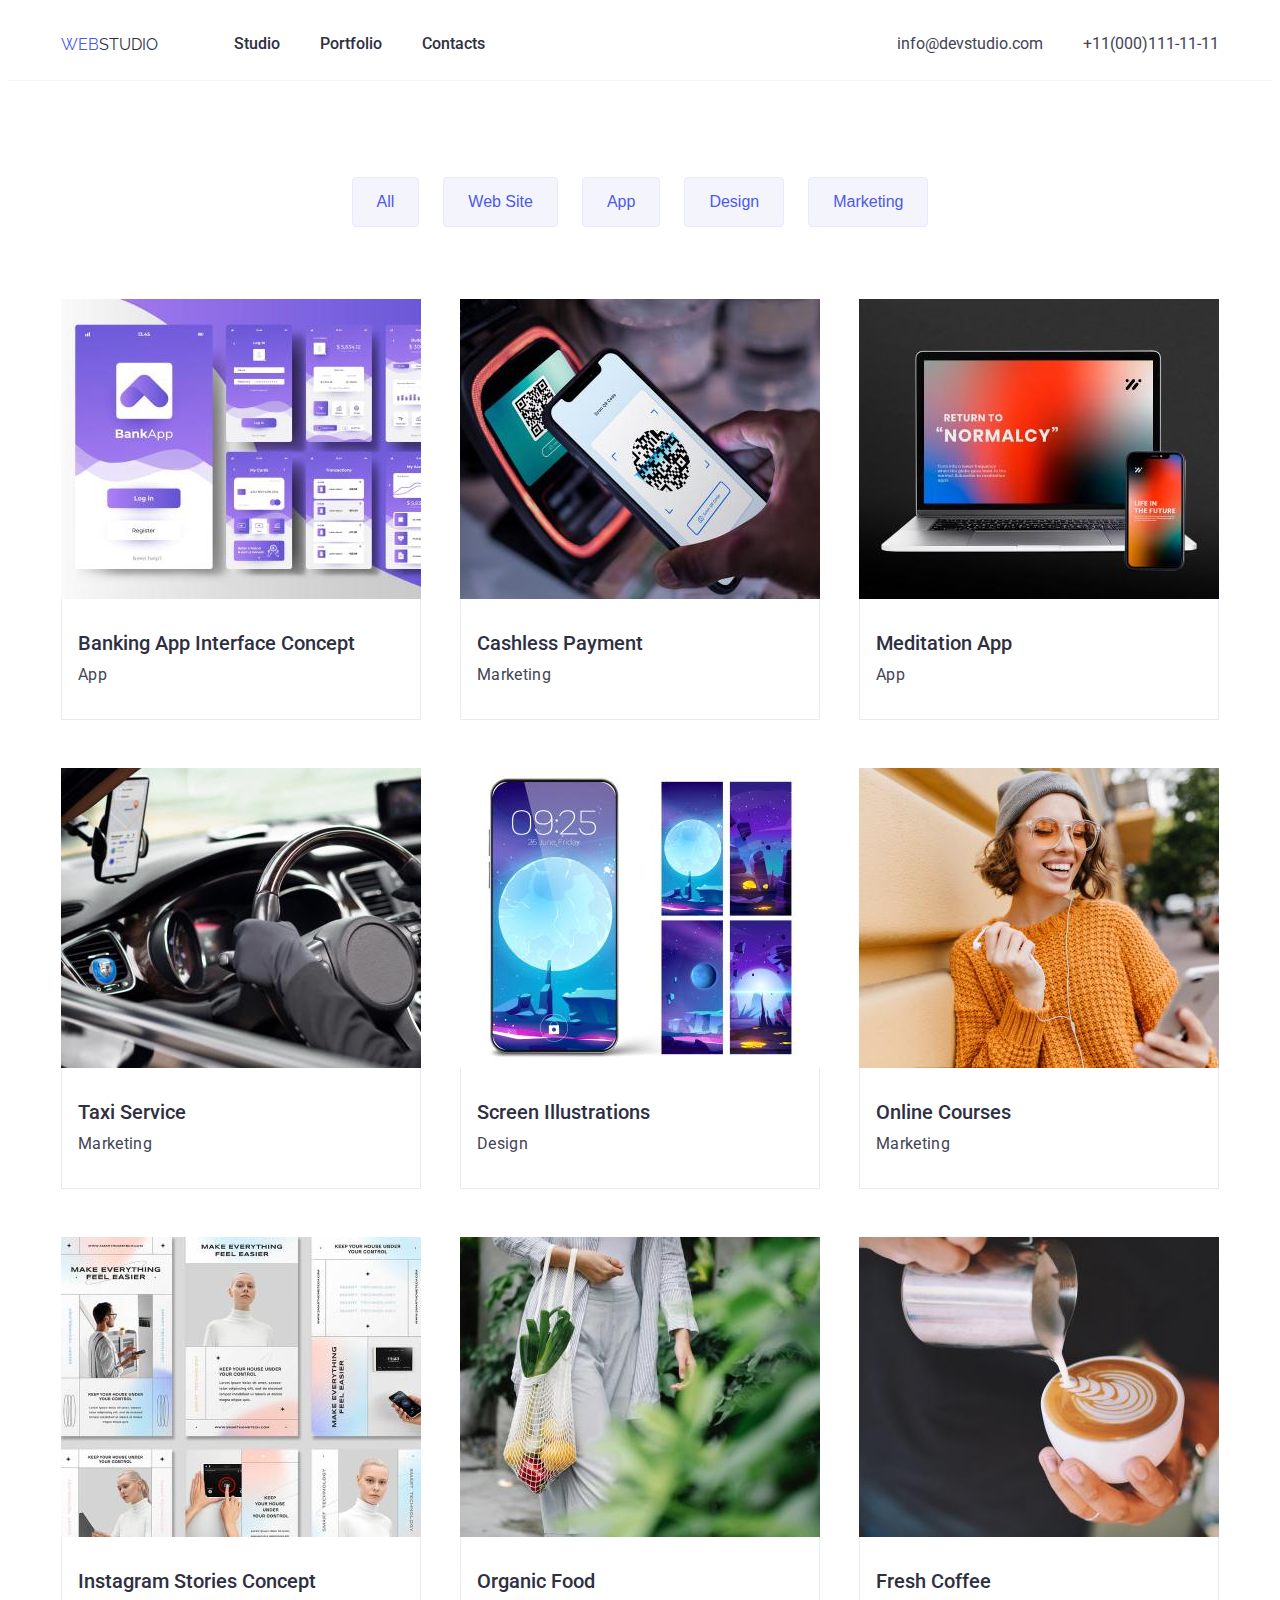
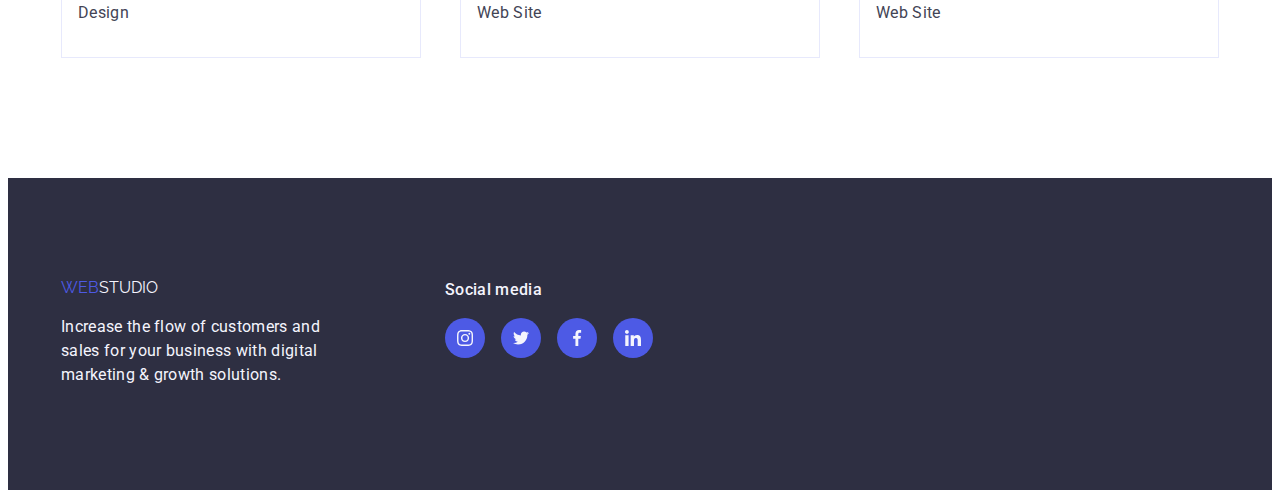
==== portfolio.html @ 8bf41cf4 "Initial commit" ====
<!DOCTYPE html>
<html lang="en">
  <head>
    <meta charset="UTF-8" />
    <meta name="viewport" content="width=device-width, initial-scale=1.0" />
    <link
      rel="stylesheet"
      href="https://cdnjs.cloudflare.com/ajax/libs/modern-normalize/2.0.0/modern-normalize.css"
      integrity="sha512-gA2Bvu0/hw4oj0Lp8ZHjK+o3S4BE5m8d/wNVy6ktKLhHKPpWLQwv9ixzuWirWOakoJqlBdePq2NhoCaUOQ5npQ=="
      crossorigin="anonymous"
      referrerpolicy="no-referrer"
    />
    <link rel="stylesheet" href="./css/styles.css" />
    <title>Portfolio</title>
  </head>
  <body>
    <header>
      <div class="header-wrapper container">
        <a class="company-logo" href="/webstudio"
          ><span>WEB</span><span class="logo-part-lightbg">STUDIO</span></a
        >
        <nav class="site-links">
          <a href="./index.html">Studio</a>
          <a href="./portfolio.html">Portfolio</a>
          <a href="contacts">Contacts</a>
        </nav>
        <ul class="contact-links">
          <li><a href="mailto:info@devstudio.com">info@devstudio.com</a></li>
          <li><a href="tel:+11(000)111-11-11">+11(000)111-11-11</a></li>
        </ul>
      </div>
    </header>
    <main>
      <div class="container">
        <ul class="filter-buttons">
          <li><button type="button">All</button></li>
          <li><button type="button">Web Site</button></li>
          <li><button type="button">App</button></li>
          <li><button type="button">Design</button></li>
          <li><button type="button">Marketing</button></li>
        </ul>
      </div>

      <div class="container">
        <ul class="cards">
          <li>
            <figure>
              <img
                src="images/project-card1.jpg"
                alt="layout of phone app"
                width="360"
                height="300"
              />
              <figcaption>
                <p class="project-card-title">Banking App Interface Concept</p>
                <span class="project-card-description">App</span>
              </figcaption>
            </figure>
          </li>
          <li>
            <figure>
              <img
                src="images/project-card2.jpg"
                alt="phone scanning qr code"
                width="360"
                height="300"
              />
              <figcaption>
                <p class="project-card-title">Cashless Payment</p>
                <span class="project-card-description">Marketing</span>
              </figcaption>
            </figure>
          </li>
          <li>
            <figure>
              <img
                src="images/project-card3.jpg"
                alt="same site displayed on computer and phone"
                width="360"
                height="300"
              />
              <figcaption>
                <p class="project-card-title">Meditation App</p>
                <span class="project-card-description">App</span>
              </figcaption>
            </figure>
          </li>
          <li>
            <figure>
              <img
                src="images/project-card4.jpg"
                alt="hand holding car steering wheel"
                width="360"
                height="300"
              />
              <figcaption>
                <p class="project-card-title">Taxi Service</p>
                <span class="project-card-description">Marketing</span>
              </figcaption>
            </figure>
          </li>
          <li>
            <figure>
              <img
                src="images/project-card5.jpg"
                alt="different wallpapers for phone screen"
                width="360"
                height="300"
              />
              <figcaption>
                <p class="project-card-title">Screen Illustrations</p>
                <span class="project-card-description">Design</span>
              </figcaption>
            </figure>
          </li>
          <li>
            <figure>
              <img
                src="images/project-card6.jpg"
                alt="girl with orange outfit listening to something from phone"
                width="360"
                height="300"
              />
              <figcaption>
                <p class="project-card-title">Online Courses</p>
                <span class="project-card-description">Marketing</span>
              </figcaption>
            </figure>
          </li>
          <li>
            <figure>
              <img
                src="images/project-card7.jpg"
                alt="girl with orange outfit listening to something from phone"
                width="360"
                height="300"
              />
              <figcaption>
                <p class="project-card-title">Instagram Stories Concept</p>
                <span class="project-card-description">Design</span>
              </figcaption>
            </figure>
          </li>
          <li>
            <figure>
              <img
                src="images/project-card8.jpg"
                alt="hand holding net with vegetables"
                width="360"
                height="300"
              />
              <figcaption>
                <p class="project-card-title">Organic Food</p>
                <span class="project-card-description">Web Site</span>
              </figcaption>
            </figure>
          </li>
          <li>
            <figure>
              <img
                src="images/project-card9.jpg"
                alt="adding cream to coffee"
                width="360"
                height="300"
              />
              <figcaption>
                <p class="project-card-title">Fresh Coffee</p>
                <span class="project-card-description">Web Site</span>
              </figcaption>
            </figure>
          </li>
        </ul>
      </div>
    </main>
    
      <footer>
        <div class="footer-bg">
          <div class="footer-wraper container">
            <div class="footer-logo">
            <a class="company-logo" href="webstudio"
            ><span>WEB</span><span class="logo-part-darkbg">STUDIO</span></a
            >
            <p class="footer-description">
            Increase the flow of customers and sales for your business with
            digital marketing & growth solutions.
            </p>
            </div>
            <div class="footer-sm-wrapper">
              <h4 class="sm-title">Social media</h4>
              <ul class="footer-sm-list">
                        <li class="circle">
                          <svg>
                            <use href="./images/icons.svg#icon-instagram" width="16" height="16" wievBox="0 0 16 16"></use>
                          </svg>
                        </li>
                        <li class="circle">
                          <svg>
                            <use href="./images/icons.svg#icon-twitter" width="16" height="16" wievBox="0 0 16 16"></use>
                          </svg>
                        </li>
                        <li class="circle">
                          <svg>
                            <use href="./images/icons.svg#icon-facebook" width="16" height="16" wievBox="0 0 16 16"></use>
                          </svg>
                        </li>
                        <li class="circle">
                          <svg>
                            <use href="./images/icons.svg#icon-linkedin" width="16" height="16" wievBox="0 0 16 16"></use>
                          </svg>
                        </li>
              </ul>
            </div> 
          </div>
        </div>
      </footer>
    </div>
  </body>
</html>
---- css/styles.css ----
@import url("https://fonts.googleapis.com/css2?family=Raleway:wght@800&family=Roboto:wght@400;500;700;900&display=swap");

:root {
  --brand-color1: rgba(46, 47, 66, 1);
  --brand-color2: rgba(77, 90, 229, 1);
  --brand-color3: rgba(67, 68, 85, 1);
  --brand-color4: rgba(244, 244, 253, 1);
  --brand-color5: rgba(255, 255, 255, 1);
  --brand-color6: rgba(64, 75, 191, 1);
  --brand-color7: rgba(231, 233, 252, 1);
  --brand-color8: rgba(142, 143, 153, 1);
  --brand-color9: rgba(49, 208, 170, 1);
}

body {
  font-family: "Roboto", "sans-serif";
  color: var(--brand-color1);
}

ul,
h1,
h2,
h3,
h4,
h5,
h6,
p {
  list-style-type: none;
  margin: 0;
  padding: 0;
  border: 0;
}

img {
  display: block;
}

.container {
  max-width: 1158px;
  padding-left: 15px;
  padding-right: 15px;
  margin: 0 auto;
}

.section {
  padding-top: 120px;
  padding-bottom: 120px;
}

.header-wrapper {
  display: flex;
  flex-wrap: wrap;
  height: 72px;

  background: var(--brand-color5);
}

header {
  border-bottom: 1px solid var(--brand-color4);
}

.company-logo {
  display: flex;
  flex-wrap: wrap;
  justify-content: flex-start;
  align-items: center;
  text-decoration: none;
  font-family: "raleway";
  margin-right: 76px;
  color: var(--brand-color2);
}

.logo-part-darkbg {
  color: var(--brand-color4);
}

.logo-part-lightbg {
  color: var(--brand-color1);
}

.site-links a {
  text-decoration: none;
  font-size: 16px;
  font-weight: 500;
  line-height: 150%;
  color: var(--navyblue, #2e2f42);
}

.site-links {
  display: flex;
  flex-wrap: wrap;
  justify-content: flex-start;
  align-items: center;
  gap: 40px;
}

.site-links a:hover,
.site-links a:focus {
  color: var(--brand-color6);
  text-decoration: underline;
}

.contact-links a {
  display: flex;
  flex-wrap: wrap;
  text-decoration: none;
  font-size: 16px;
  line-height: 150%;
  color: var(--slate, #434455);
}

.contact-links {
  display: flex;
  flex-wrap: wrap;
  margin-left: auto;
  align-items: center;
  gap: 40px;
}

.contact-links a:hover,
.contact-links a:focus {
  color: var(--brand-color6);
}

.hero {
  display: flex;
  flex-wrap: wrap;
  flex-direction: column;
  align-content: center;
  padding-top: 188px;
  padding-bottom: 188px;
}
.main-title {
  color: var(--brand-color5);
  font-size: 56px;
  font-weight: 700;
  line-height: 107.143%;
  max-width: 496px;
  text-align: center;
}

.main-title-bg {
  background-color: var(--brand-color1);
  background-image: linear-gradient(
      rgba(46, 47, 66, 0.7),
      rgba(46, 47, 66, 0.7)
    ),
    url(../images/people-office.jpg);
  max-width: 1440px;
  height: 600px;
  margin: 0 auto;
}

.order-button {
  display: flex;
  align-self: center;
  color: var(--brand-color5);
  background-color: var(--brand-color2);
  cursor: pointer;
  font-size: 16px;
  font-weight: 500;
  line-height: 150%;
  margin-top: 48px;
  padding: 16px 32px;
  border-radius: 4px;
  box-shadow: 0px 4px 4px 0px rgba(0, 0, 0, 0.15);
  letter-spacing: 0.64px;
  border-width: 0px;
}

.order-button:hover,
.order-button:focus {
  background-color: var(--brand-color6);
  border-radius: 4px;
  box-shadow: 0px 4px 4px 0px rgba(0, 0, 0, 0.15);
}

.filter-buttons {
  display: flex;
  flex-wrap: wrap;
  gap: 24px;
  align-items: flex-start;
  justify-content: center;
  padding-top: 96px;
  padding-bottom: 72px;
}

.filter-buttons button {
  color: var(--brand-color2);
  background-color: var(--brand-color4);
  cursor: pointer;
  font-size: 16px;
  border: 1px solid var(--brand-color7);
  border-radius: 4px;
  padding: 12px 24px;
  font-weight: 500;
  line-height: 150%;
}

.filter-buttons button:focus,
.filter-buttons button:hover {
  color: var(--brand-color5);
  background-color: var(--brand-color6);
  box-shadow: 0px 2px 2px 0px rgba(0, 0, 0, 0.12),
    0px 2px 1px 0px rgba(0, 0, 0, 0.08), 0px 3px 1px 0px rgba(0, 0, 0, 0.1);
}

.titles {
  text-align: center;
  font-size: 36px;
  font-weight: 700;
  line-height: 111.111%;
  margin-bottom: 72px;
}

.team-names,
.feature-title span,
.project-card-title {
  font-size: 20px;
  font-weight: 500;
  line-height: 120%;
}

.light-bg {
  background-color: var(--brand-color4);
}

.team {
  display: flex;
  flex-wrap: wrap;
  justify-content: space-between;
  text-align: center;
  row-gap: 24px;
}

.team figcaption {
  padding-top: 32px;
  padding-bottom: 32px;
}

.team figure {
  margin: 0;
  border-radius: 0px 0px 4px 4px;
  background: var(--white, #fff);
  box-shadow: 0px 2px 1px 0px rgba(46, 47, 66, 0.08),
    0px 1px 1px 0px rgba(46, 47, 66, 0.16),
    0px 1px 6px 0px rgba(46, 47, 66, 0.08);
}

.team-names {
  padding-bottom: 8px;
}

.description,
.project-card-description {
  color: var(--brand-color3);
  font-size: 16px;
  line-height: 150%;
  letter-spacing: 0.32px;
}
.features {
  gap: 24px;
  padding-top: 120px;
}
.features,
.feature-title p {
  display: flex;
  flex-wrap: wrap;
  justify-content: space-around;
}

.features p {
  padding-top: 8px;
  max-width: 264px;
  letter-spacing: 0.2px;
}

.features-icon {
  width: 64px;
  height: 64px;
}

.icons-wrapper {
  display: flex;
  justify-content: center;
  align-items: center;
  width: 264px;
  height: 112px;
  border-radius: 4px;
  background-color: var(--brand-color4);
  margin-bottom: 8px;
}

.capabilities {
  display: flex;
  flex-wrap: wrap;
  justify-content: space-between;
  margin: 0px;
  row-gap: 24px;
}

.customers-list {
  display: flex;
  flex-wrap: wrap;
  row-gap: 24px;
  justify-content: space-between;
}

.customers-list-element {
  display: block;
  width: 168px;
  height: 88px;
}

.customers-icon {
  fill: var(--brand-color8);
  border: 1px solid var(--brand-color8);
  border-radius: 4px;
}

.customers-list-element :hover,
.customers-list-element :focus {
  fill: var(--brand-color6);
  border: 1px solid var(--brand-color6);
}
.footer-bg {
  background-color: var(--brand-color1);
  padding-left: 0;
  padding-right: 0px;
}

.footer-description {
  display: flex;
  max-width: 264px;
  margin-top: 17.5px;
  color: var(--brand-color4);
  line-height: 150%;
  letter-spacing: 0.32px;
}

.footer-wraper {
  display: flex;
  justify-content: flex-start;
  background-color: var(--brand-color1);
}

.cards {
  display: flex;
  flex-wrap: wrap;
  margin: 0px;
  text-align: left;
  flex-shrink: 0;
  justify-content: space-between;
  row-gap: 48px;
  margin-bottom: 120px;
}

.cards li:hover,
.cards li:focus {
  box-shadow: 0px 2px 1px 0px rgba(46, 47, 66, 0.08),
    0px 1px 1px 0px rgba(46, 47, 66, 0.16),
    0px 1px 6px 0px rgba(46, 47, 66, 0.08);
}

.cards figure {
  margin: 0;
}

.cards figcaption {
  padding: 32px 16px;
  border-bottom: 1px solid var(--brand-color7);
  border-left: 1px solid var(--brand-color7);
  border-right: 1px solid var(--brand-color7);
}

.project-card-title {
  margin-bottom: 8px;
}

.circle {
  display: flex;
  justify-content: center;
  align-items: center;
  width: 40px;
  height: 40px;
  border-radius: 50%;
  background-color: var(--brand-color2);
}

.circle:hover,
.circle:focus {
  background-color: var(--brand-color6);
}

.circle svg {
  fill: var(--brand-color4);
  width: 16px;
  height: 16px;
}

.sm-list {
  display: flex;
  justify-content: center;
  gap: 24px;
  margin-top: 8px;
}

.footer-logo {
  margin-top: 100px;
}

.footer-sm-wrapper {
  margin-top: 100px;
  margin-left: 120px;
  margin-bottom: 132px;
}

.footer-sm-list {
  display: flex;
  gap: 16px;
}

.footer-sm-list .circle:hover {
  background-color: var(--brand-color9);
}

.sm-title {
  color: var(--brand-color4);
  font-size: 16px;
  font-weight: 500;
  line-height: 150%;
  letter-spacing: 0.32px;
  padding-bottom: 16px;
}
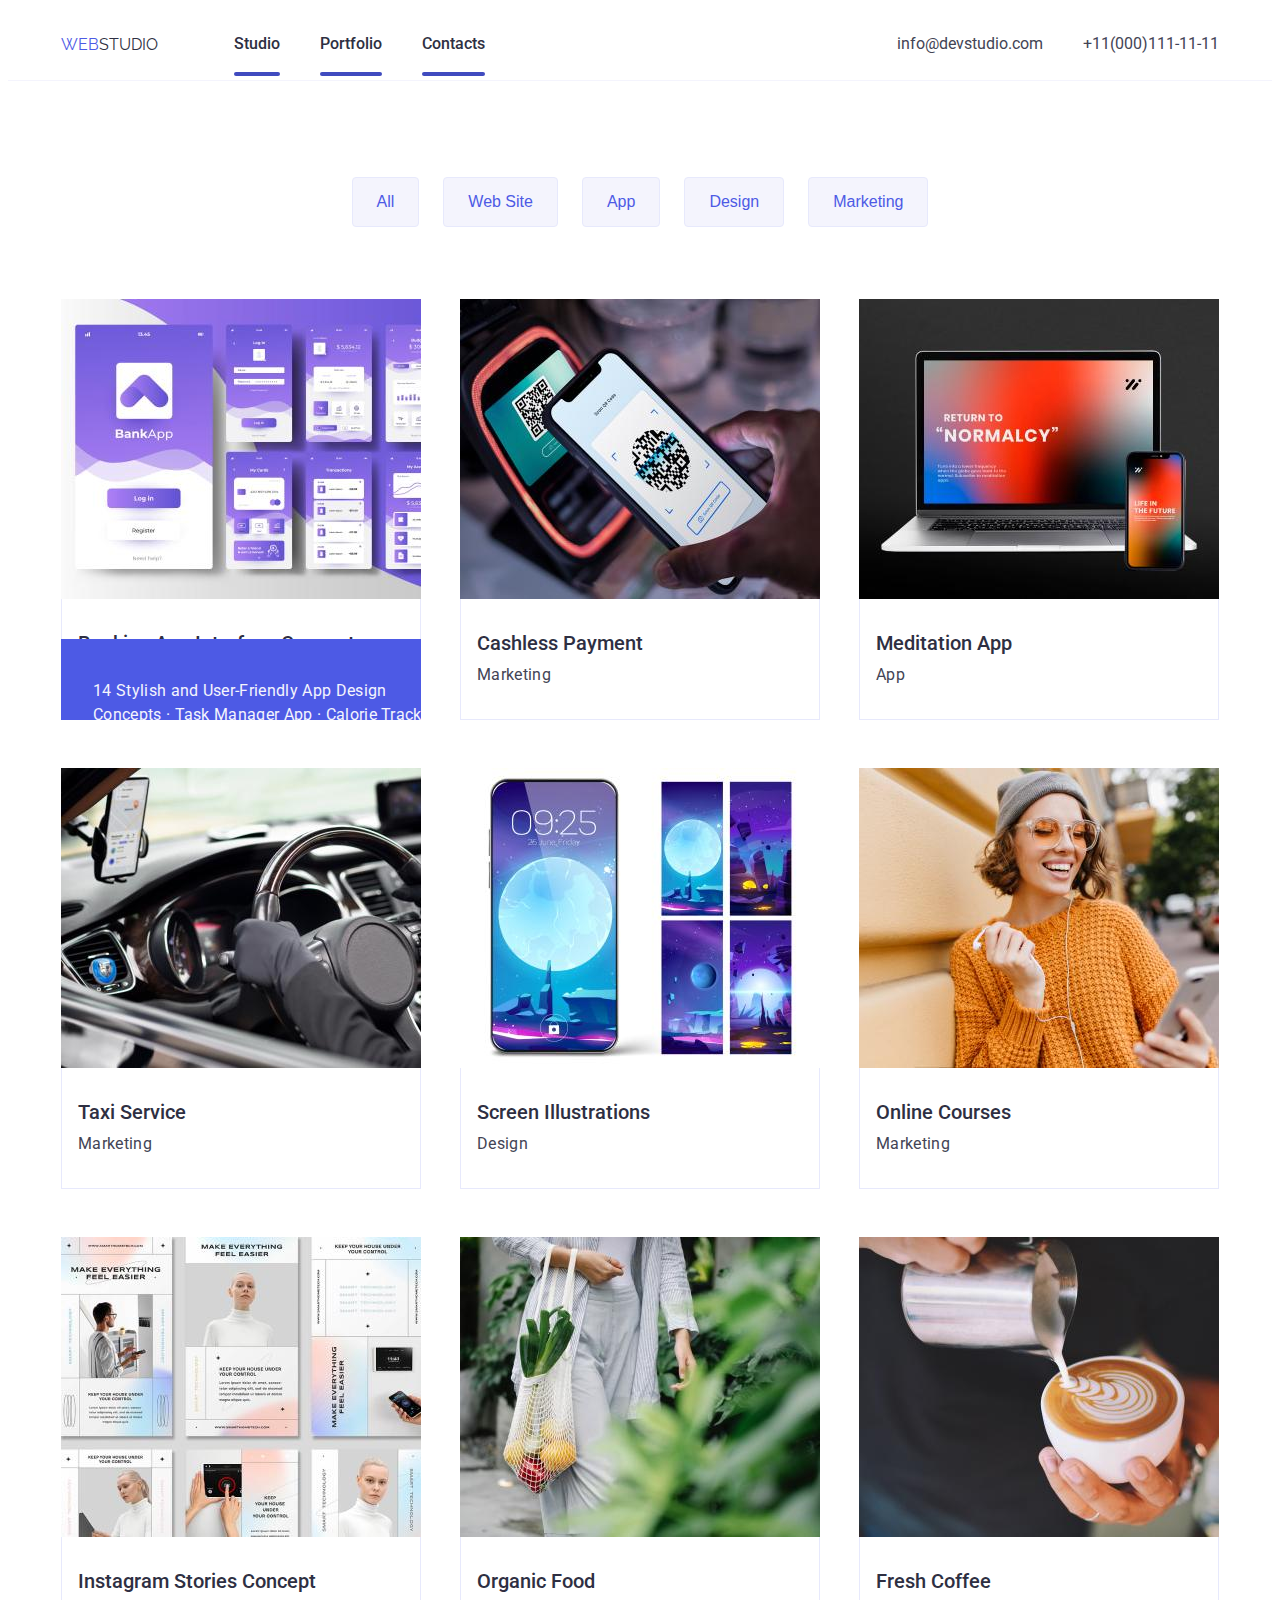
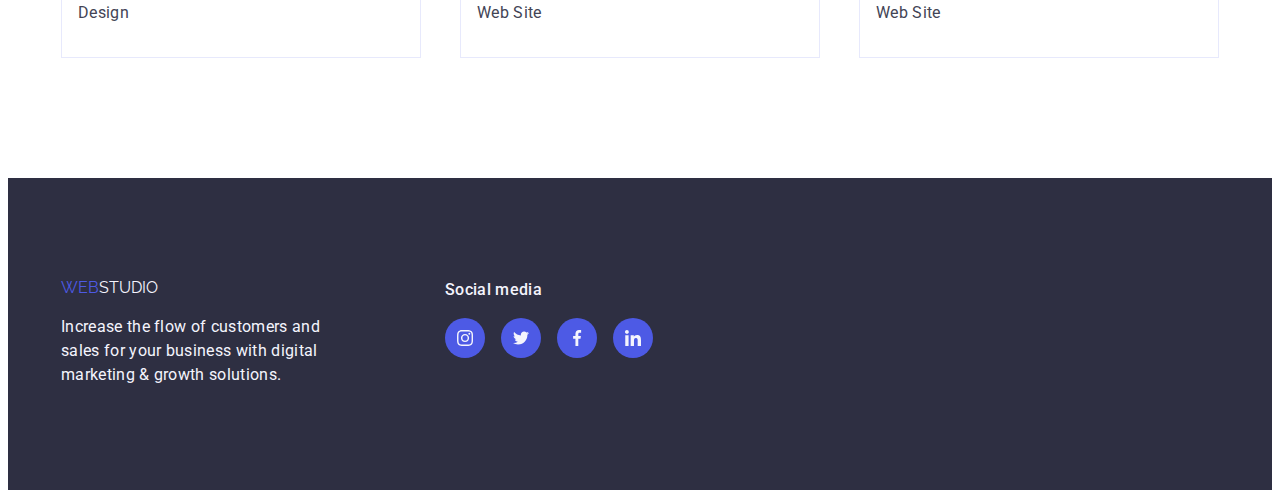
==== commit 7e4c7602: "added overlay on card" ====
--- a/portfolio.html
+++ b/portfolio.html
@@ -44,16 +44,20 @@
       <div class="container">
         <ul class="cards">
           <li>
-            <figure>
+            <figure class="card-box">
               <img
                 src="images/project-card1.jpg"
                 alt="layout of phone app"
                 width="360"
                 height="300"
               />
+              <div class="overlay description">
+                  14 Stylish and User-Friendly App Design Concepts · Task Manager App · Calorie Tracker App · Exotic Fruit Ecommerce App · Cloud Storage App
+                </div>
               <figcaption>
                 <p class="project-card-title">Banking App Interface Concept</p>
                 <span class="project-card-description">App</span>
+                
               </figcaption>
             </figure>
           </li>
--- a/css/styles.css
+++ b/css/styles.css
@@ -10,6 +10,9 @@
   --brand-color7: rgba(231, 233, 252, 1);
   --brand-color8: rgba(142, 143, 153, 1);
   --brand-color9: rgba(49, 208, 170, 1);
+  --tr-function: cubic-bezier(0.4, 0, 0.2, 1);
+  --tr-duration: 250ms;
+  --transition: var(--tr-function) var(--tr-duration);
 }
 
 body {
@@ -79,11 +82,23 @@
 }
 
 .site-links a {
+  position: relative;
   text-decoration: none;
   font-size: 16px;
   font-weight: 500;
   line-height: 150%;
   color: var(--navyblue, #2e2f42);
+}
+
+.site-links a::after {
+  content: "";
+  position: absolute;
+  bottom: -20px;
+  left: 0;
+  width: 100%;
+  height: 4px;
+  background-color: var(--brand-color6);
+  border-radius: 2px;
 }
 
 .site-links {
@@ -98,6 +113,7 @@
 .site-links a:focus {
   color: var(--brand-color6);
   text-decoration: underline;
+  transition: var(--transition);
 }
 
 .contact-links a {
@@ -120,6 +136,7 @@
 .contact-links a:hover,
 .contact-links a:focus {
   color: var(--brand-color6);
+  transition: var(--transition);
 }
 
 .hero {
@@ -173,6 +190,7 @@
   background-color: var(--brand-color6);
   border-radius: 4px;
   box-shadow: 0px 4px 4px 0px rgba(0, 0, 0, 0.15);
+  transition: var(--transition);
 }
 
 .filter-buttons {
@@ -203,6 +221,7 @@
   background-color: var(--brand-color6);
   box-shadow: 0px 2px 2px 0px rgba(0, 0, 0, 0.12),
     0px 2px 1px 0px rgba(0, 0, 0, 0.08), 0px 3px 1px 0px rgba(0, 0, 0, 0.1);
+  transition: var(--transition);
 }
 
 .titles {
@@ -322,7 +341,9 @@
 .customers-list-element :focus {
   fill: var(--brand-color6);
   border: 1px solid var(--brand-color6);
-}
+  transition: var(--transition);
+}
+
 .footer-bg {
   background-color: var(--brand-color1);
   padding-left: 0;
@@ -360,6 +381,7 @@
   box-shadow: 0px 2px 1px 0px rgba(46, 47, 66, 0.08),
     0px 1px 1px 0px rgba(46, 47, 66, 0.16),
     0px 1px 6px 0px rgba(46, 47, 66, 0.08);
+  transition: var(--transition);
 }
 
 .cards figure {
@@ -390,6 +412,7 @@
 .circle:hover,
 .circle:focus {
   background-color: var(--brand-color6);
+  transition: var(--transition);
 }
 
 .circle svg {
@@ -422,6 +445,7 @@
 
 .footer-sm-list .circle:hover {
   background-color: var(--brand-color9);
+  transition: var(--transition);
 }
 
 .sm-title {
@@ -432,3 +456,28 @@
   letter-spacing: 0.32px;
   padding-bottom: 16px;
 }
+
+.card-box {
+  position: relative;
+  width: 360px;
+  height: 421px;
+  overflow: hidden;
+}
+
+.overlay {
+  position: absolute;
+  top: 0;
+  left: 0;
+  width: 100%;
+  height: 300px;
+  background-color: var(--brand-color2);
+  color: var(--brand-color4);
+  padding: 40px 32px 0 32px;
+
+  transform: translatey(100%);
+  transition: var(--transition);
+}
+
+.card-box:hover .overlay {
+  transform: translatey(0);
+}
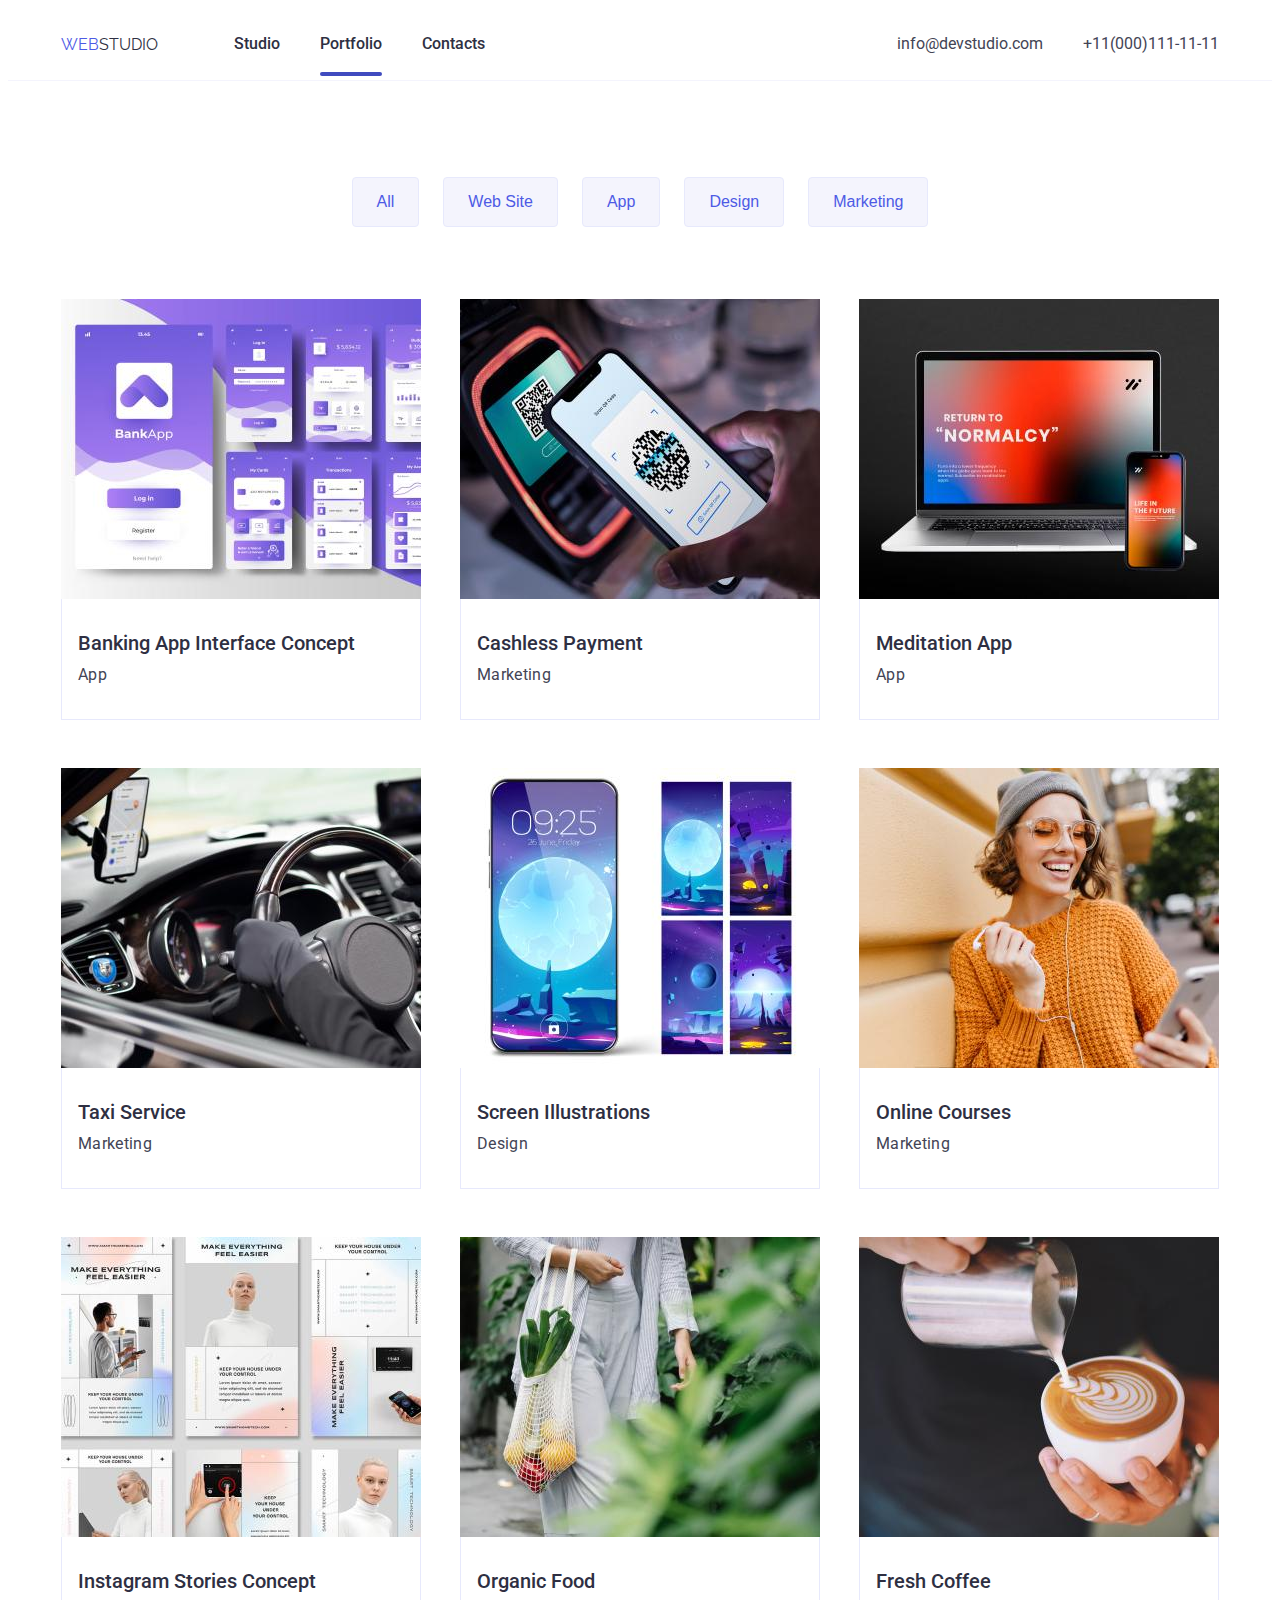
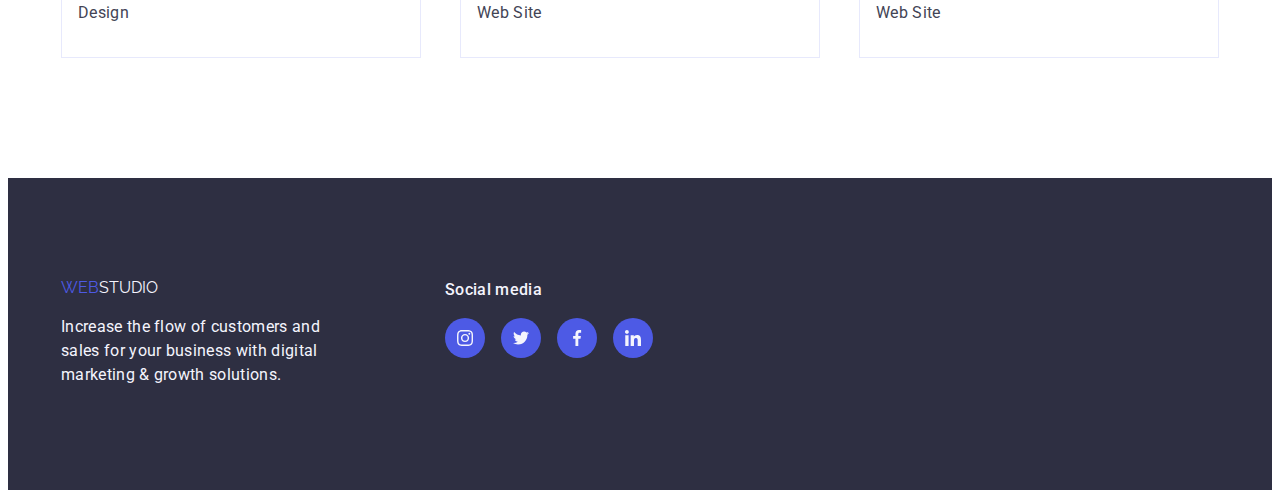
==== commit 594b1fb5: "added modal" ====
--- a/portfolio.html
+++ b/portfolio.html
@@ -21,7 +21,7 @@
         >
         <nav class="site-links">
           <a href="./index.html">Studio</a>
-          <a href="./portfolio.html">Portfolio</a>
+          <a class="site-link-current" href="./portfolio.html">Portfolio</a>
           <a href="contacts">Contacts</a>
         </nav>
         <ul class="contact-links">
@@ -44,7 +44,8 @@
       <div class="container">
         <ul class="cards">
           <li>
-            <figure class="card-box">
+            <figure>
+              <div class="card-wrapper">
               <img
                 src="images/project-card1.jpg"
                 alt="layout of phone app"
@@ -53,7 +54,8 @@
               />
               <div class="overlay description">
                   14 Stylish and User-Friendly App Design Concepts · Task Manager App · Calorie Tracker App · Exotic Fruit Ecommerce App · Cloud Storage App
-                </div>
+              </div>
+              </div>
               <figcaption>
                 <p class="project-card-title">Banking App Interface Concept</p>
                 <span class="project-card-description">App</span>
@@ -63,12 +65,17 @@
           </li>
           <li>
             <figure>
+              <div class="card-wrapper">
               <img
                 src="images/project-card2.jpg"
                 alt="phone scanning qr code"
                 width="360"
                 height="300"
               />
+              <div class="overlay description">
+                  14 Stylish and User-Friendly App Design Concepts · Task Manager App · Calorie Tracker App · Exotic Fruit Ecommerce App · Cloud Storage App
+              </div>
+              </div>
               <figcaption>
                 <p class="project-card-title">Cashless Payment</p>
                 <span class="project-card-description">Marketing</span>
@@ -77,12 +84,17 @@
           </li>
           <li>
             <figure>
+              <div class="card-wrapper">
               <img
                 src="images/project-card3.jpg"
                 alt="same site displayed on computer and phone"
                 width="360"
                 height="300"
               />
+              <div class="overlay description">
+                  14 Stylish and User-Friendly App Design Concepts · Task Manager App · Calorie Tracker App · Exotic Fruit Ecommerce App · Cloud Storage App
+              </div>
+              </div>
               <figcaption>
                 <p class="project-card-title">Meditation App</p>
                 <span class="project-card-description">App</span>
@@ -91,12 +103,17 @@
           </li>
           <li>
             <figure>
+              <div class="card-wrapper">
               <img
                 src="images/project-card4.jpg"
                 alt="hand holding car steering wheel"
                 width="360"
                 height="300"
               />
+              <div class="overlay description">
+                  14 Stylish and User-Friendly App Design Concepts · Task Manager App · Calorie Tracker App · Exotic Fruit Ecommerce App · Cloud Storage App
+              </div>
+              </div>
               <figcaption>
                 <p class="project-card-title">Taxi Service</p>
                 <span class="project-card-description">Marketing</span>
@@ -105,12 +122,17 @@
           </li>
           <li>
             <figure>
+              <div class="card-wrapper">
               <img
                 src="images/project-card5.jpg"
                 alt="different wallpapers for phone screen"
                 width="360"
                 height="300"
               />
+              <div class="overlay description">
+                  14 Stylish and User-Friendly App Design Concepts · Task Manager App · Calorie Tracker App · Exotic Fruit Ecommerce App · Cloud Storage App
+              </div>
+              </div>
               <figcaption>
                 <p class="project-card-title">Screen Illustrations</p>
                 <span class="project-card-description">Design</span>
@@ -119,12 +141,17 @@
           </li>
           <li>
             <figure>
+              <div class="card-wrapper">
               <img
                 src="images/project-card6.jpg"
                 alt="girl with orange outfit listening to something from phone"
                 width="360"
                 height="300"
               />
+              <div class="overlay description">
+                  14 Stylish and User-Friendly App Design Concepts · Task Manager App · Calorie Tracker App · Exotic Fruit Ecommerce App · Cloud Storage App
+              </div>
+              </div>
               <figcaption>
                 <p class="project-card-title">Online Courses</p>
                 <span class="project-card-description">Marketing</span>
@@ -133,12 +160,17 @@
           </li>
           <li>
             <figure>
+              <div class="card-wrapper">
               <img
                 src="images/project-card7.jpg"
                 alt="girl with orange outfit listening to something from phone"
                 width="360"
                 height="300"
               />
+              <div class="overlay description">
+                  14 Stylish and User-Friendly App Design Concepts · Task Manager App · Calorie Tracker App · Exotic Fruit Ecommerce App · Cloud Storage App
+              </div>
+              </div>
               <figcaption>
                 <p class="project-card-title">Instagram Stories Concept</p>
                 <span class="project-card-description">Design</span>
@@ -147,12 +179,17 @@
           </li>
           <li>
             <figure>
+              <div class="card-wrapper">
               <img
                 src="images/project-card8.jpg"
                 alt="hand holding net with vegetables"
                 width="360"
                 height="300"
               />
+              <div class="overlay description">
+                  14 Stylish and User-Friendly App Design Concepts · Task Manager App · Calorie Tracker App · Exotic Fruit Ecommerce App · Cloud Storage App
+              </div>
+              </div>
               <figcaption>
                 <p class="project-card-title">Organic Food</p>
                 <span class="project-card-description">Web Site</span>
@@ -161,12 +198,17 @@
           </li>
           <li>
             <figure>
+              <div class="card-wrapper">
               <img
                 src="images/project-card9.jpg"
                 alt="adding cream to coffee"
                 width="360"
                 height="300"
               />
+              <div class="overlay description">
+                  14 Stylish and User-Friendly App Design Concepts · Task Manager App · Calorie Tracker App · Exotic Fruit Ecommerce App · Cloud Storage App
+              </div>
+              </div>
               <figcaption>
                 <p class="project-card-title">Fresh Coffee</p>
                 <span class="project-card-description">Web Site</span>
--- a/css/styles.css
+++ b/css/styles.css
@@ -90,7 +90,7 @@
   color: var(--navyblue, #2e2f42);
 }
 
-.site-links a::after {
+.site-link-current::after {
   content: "";
   position: absolute;
   bottom: -20px;
@@ -112,7 +112,7 @@
 .site-links a:hover,
 .site-links a:focus {
   color: var(--brand-color6);
-  text-decoration: underline;
+
   transition: var(--transition);
 }
 
@@ -193,6 +193,66 @@
   transition: var(--transition);
 }
 
+.modal {
+  position: fixed;
+  top: 0;
+  left: 0;
+  width: 100%;
+  height: 100%;
+  background-color: rgba(46, 47, 66, 0.4);
+  pointer-events: all;
+  visibility: visible;
+  transition: opacity 250ms;
+}
+
+.is-hidden {
+  pointer-events: none;
+  visibility: hidden;
+  opacity: 0;
+}
+
+.modal-body {
+  position: relative;
+  max-width: 408px;
+  min-height: 584px;
+  margin: auto;
+  margin-top: 80px;
+  background-color: rgba(252, 252, 252, 1);
+  border-radius: 4px;
+  box-shadow: 0px 2px 1px 0px rgba(0, 0, 0, 0.2),
+    0px 1px 3px 0px rgba(0, 0, 0, 0.12), 0px 1px 1px 0px rgba(0, 0, 0, 0.14);
+}
+
+.modal-close {
+  position: absolute;
+  inset: 24px 24px auto auto;
+  width: 24px;
+  height: 24px;
+  border-radius: 50%;
+  background-color: var(--brand-color7);
+  stroke-width: 1px;
+  stroke: rgba(0, 0, 0, 0.1);
+  display: flex;
+  align-items: center;
+  justify-content: center;
+}
+
+.close-icon {
+  height: 8px;
+  width: 8px;
+  fill: var(--brand-color1);
+}
+
+.close-icon:hover {
+  fill: #fff;
+}
+
+.modal-close:hover,
+.modal-close:focus {
+  background-color: var(--brand-color2);
+  transition: var(--transition);
+}
+
 .filter-buttons {
   display: flex;
   flex-wrap: wrap;
@@ -457,10 +517,10 @@
   padding-bottom: 16px;
 }
 
-.card-box {
+.card-wrapper {
   position: relative;
   width: 360px;
-  height: 421px;
+  height: 300px;
   overflow: hidden;
 }
 
@@ -478,6 +538,6 @@
   transition: var(--transition);
 }
 
-.card-box:hover .overlay {
+.cards li:hover .overlay {
   transform: translatey(0);
 }
